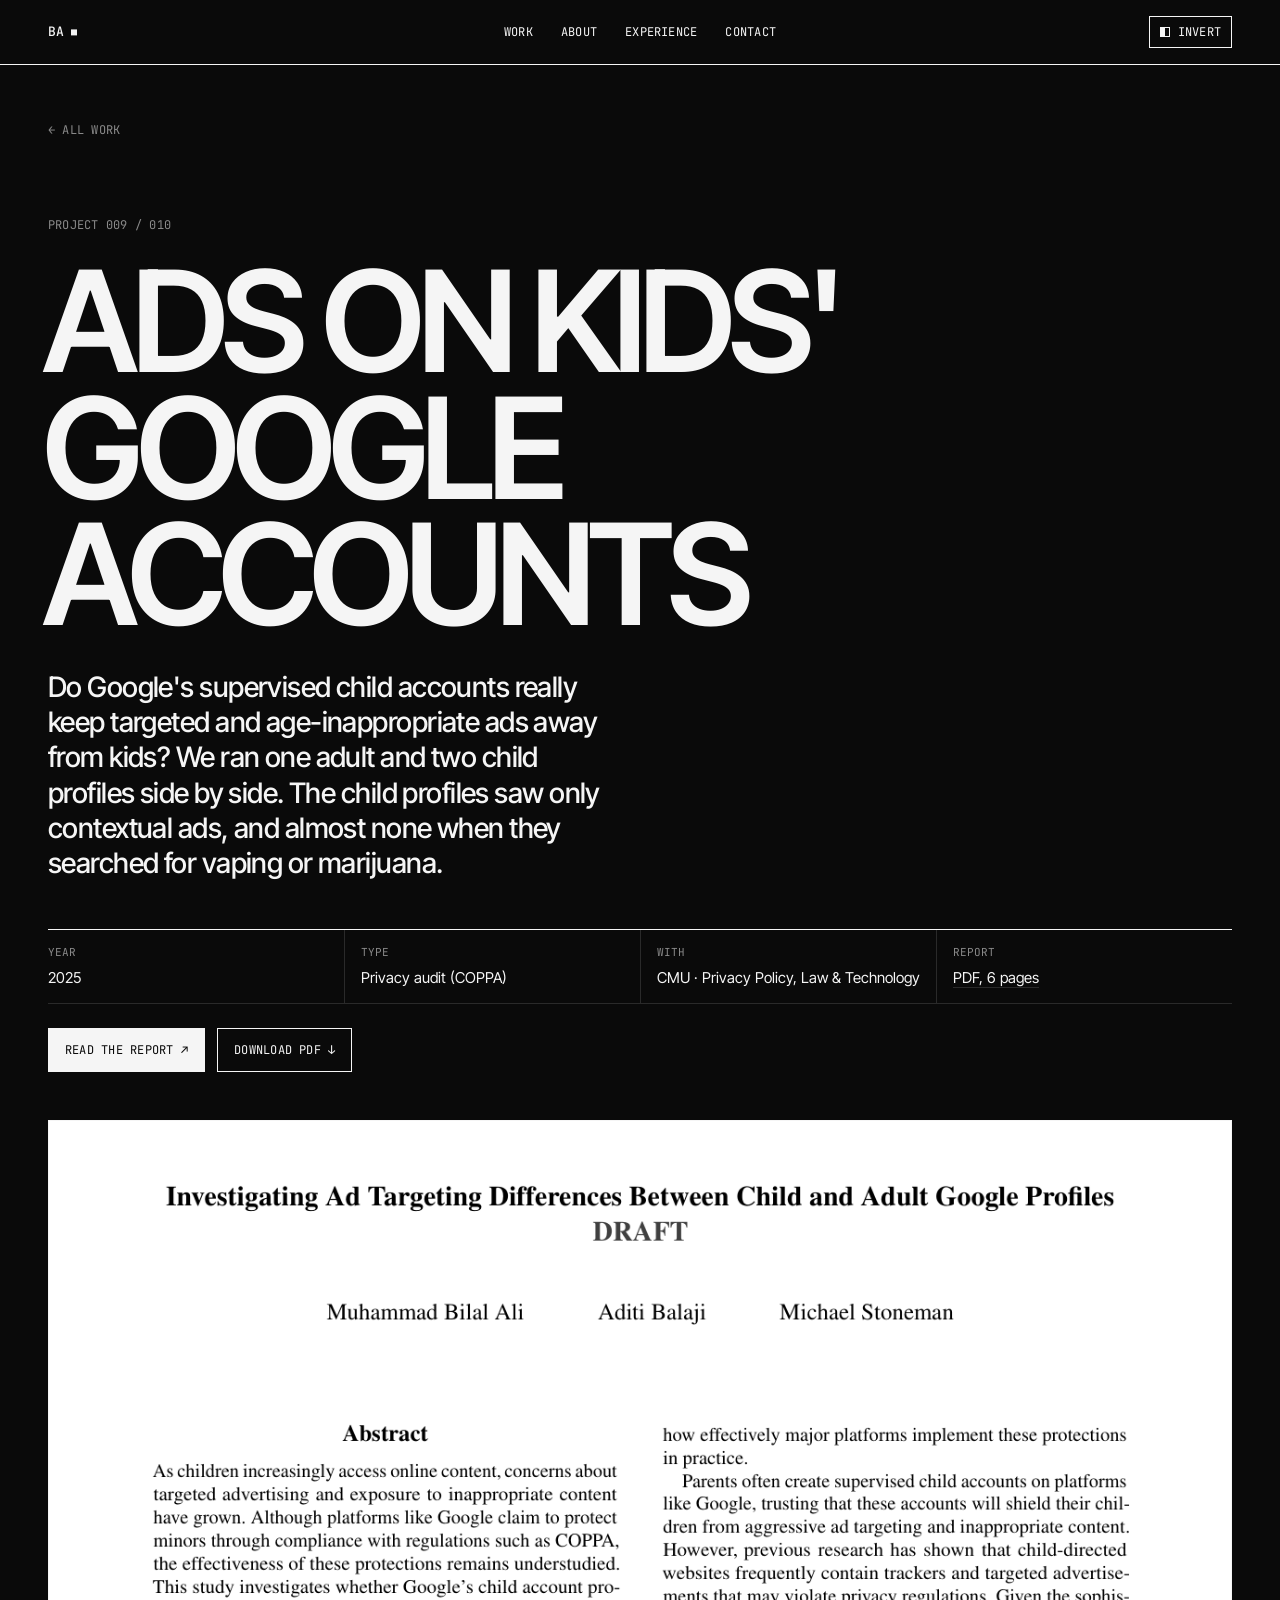
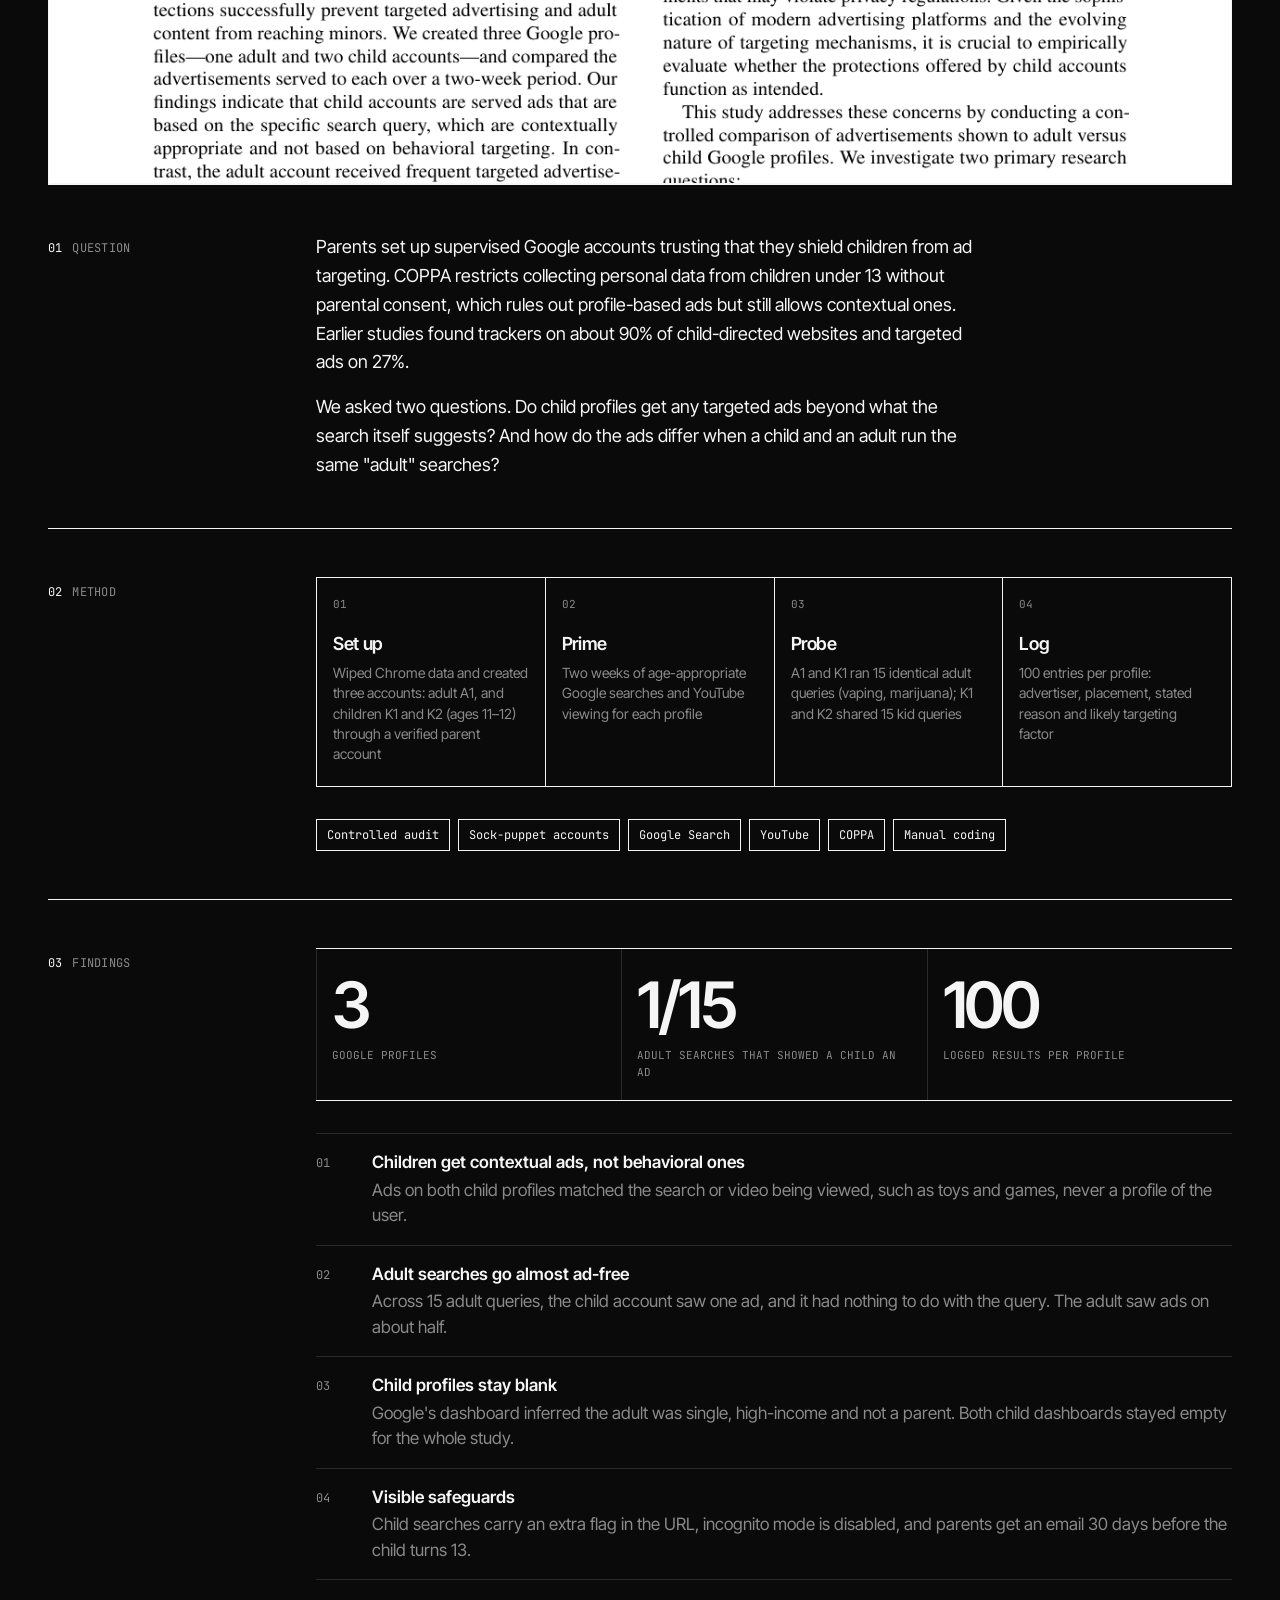
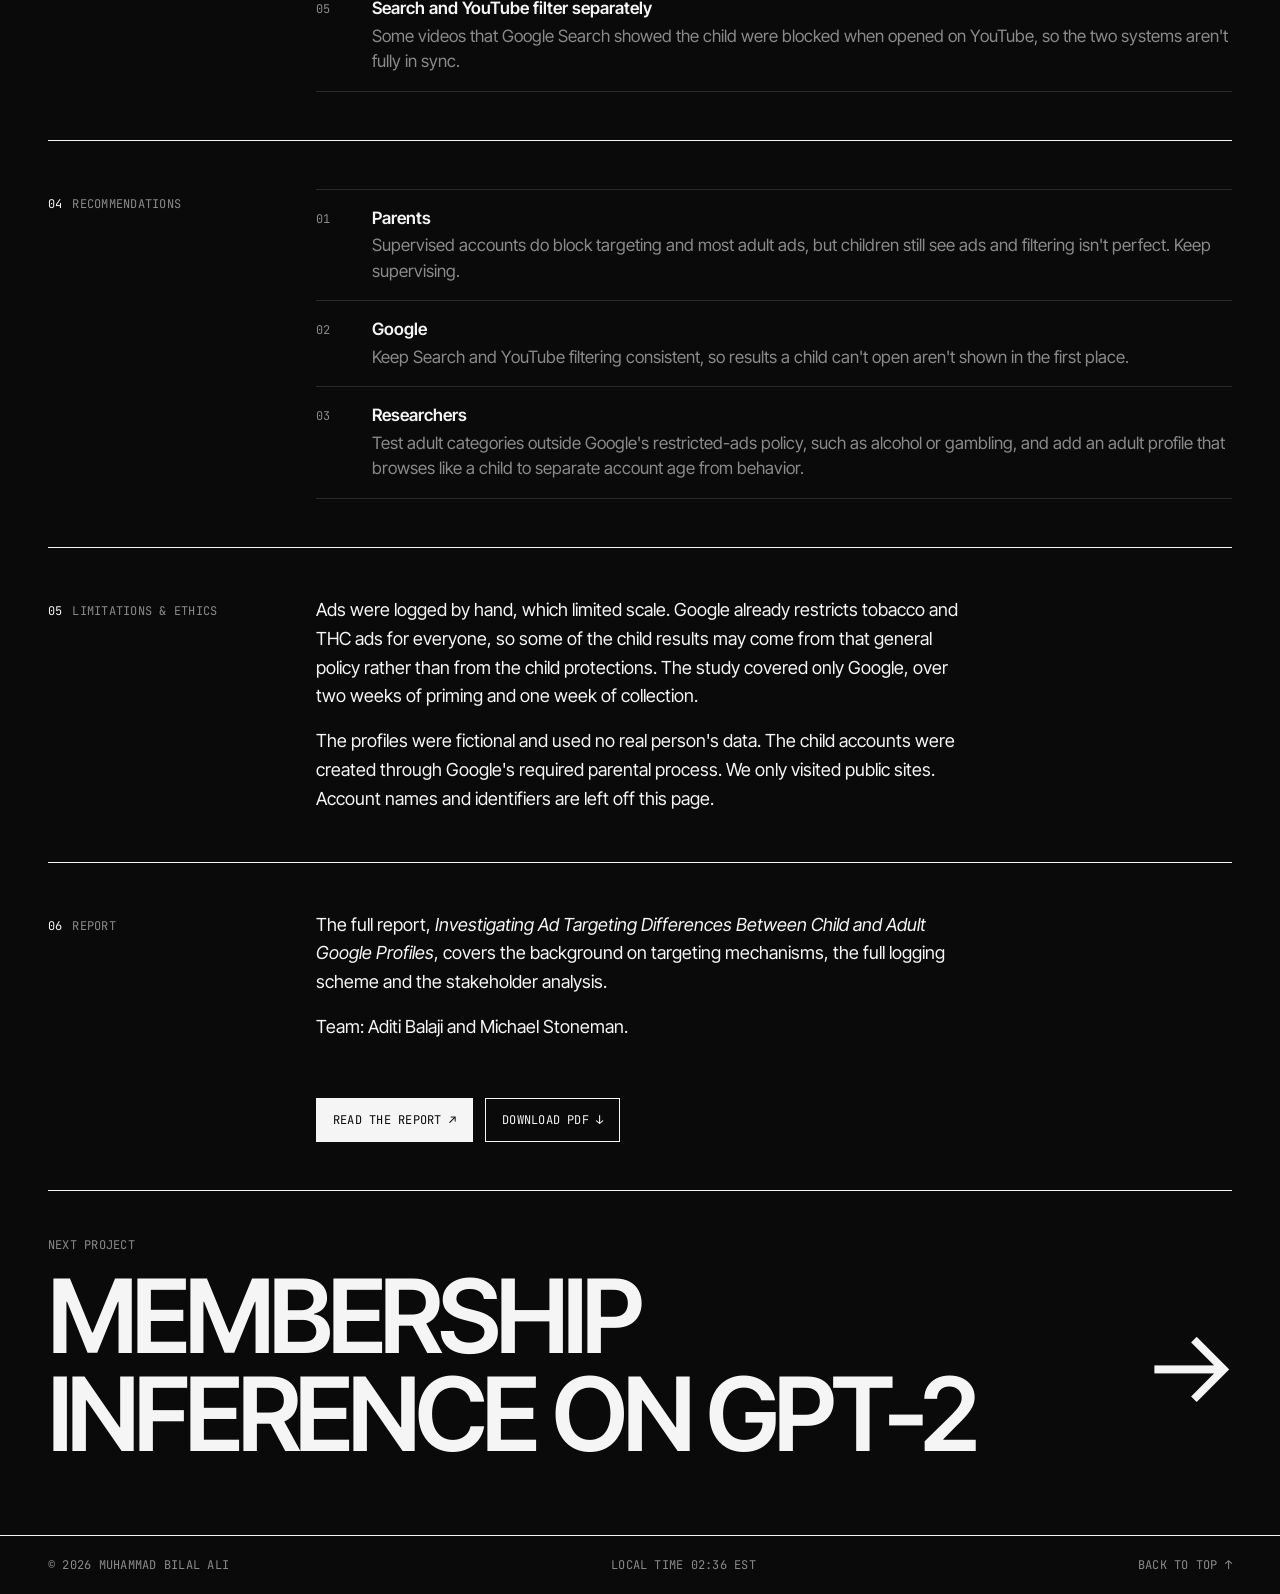
==== projects/child-ad-targeting.html @ 0aa9680f "Add research pages with reports; split Work into Builds and Research" ====
<!doctype html>
<html lang="en">
<head>
  <meta charset="utf-8" />
  <meta name="viewport" content="width=device-width, initial-scale=1" />
  <title>Ads on Kids' Google Accounts — Bilal Ali</title>
  <meta name="description" content="An audit of whether Google's supervised child accounts prevent targeted and age-inappropriate ads, compared with an adult profile." />
  <link rel="icon" href="data:image/svg+xml,<svg xmlns='http://www.w3.org/2000/svg' viewBox='0 0 32 32'><rect width='32' height='32' fill='black'/><rect x='8' y='8' width='16' height='16' fill='white'/></svg>" />
  <link rel="preconnect" href="https://fonts.googleapis.com" />
  <link rel="preconnect" href="https://fonts.gstatic.com" crossorigin />
  <link href="https://fonts.googleapis.com/css2?family=Inter+Tight:wght@400;500;600;700&family=JetBrains+Mono:wght@400;500&display=swap" rel="stylesheet" />
  <link rel="stylesheet" href="../style.css" />
  <script>
    document.documentElement.classList.add("js");
    try { var t = localStorage.getItem("theme"); if (t) document.documentElement.setAttribute("data-theme", t); } catch (e) {}
  </script>
</head>
<body>
  <a class="skip" href="#main">Skip to content</a>

  <header class="site-header">
    <a href="../index.html" class="logo mono" aria-label="Home">BA<span class="logo-mark">■</span></a>
    <nav class="nav mono" aria-label="Primary">
      <a href="../index.html#work">Work</a>
      <a href="../index.html#about">About</a>
      <a href="../index.html#experience">Experience</a>
      <a href="../index.html#contact">Contact</a>
    </nav>
    <button class="theme-toggle mono" id="themeToggle" type="button" aria-label="Toggle color theme">
      <span class="swatch" aria-hidden="true"></span><span class="theme-label">Invert</span>
    </button>
  </header>

  <main id="main" class="project">
    <section class="p-hero">
      <a class="back mono" href="../index.html#work">← All work</a>
      <p class="eyebrow mono">Project 009 / 010</p>
      <h1 class="p-title">Ads on Kids' Google Accounts</h1>
      <p class="p-lede">
        Do Google's supervised child accounts really keep targeted and
        age-inappropriate ads away from kids? We ran one adult and two child
        profiles side by side. The child profiles saw only contextual ads, and
        almost none when they searched for vaping or marijuana.
      </p>

      <dl class="p-meta">
        <div><dt>Year</dt><dd>2025</dd></div>
        <div><dt>Type</dt><dd>Privacy audit (COPPA)</dd></div>
        <div><dt>With</dt><dd>CMU · Privacy Policy, Law &amp; Technology</dd></div>
        <div><dt>Report</dt><dd><a href="../assets/projects/child-ad-targeting/report.pdf" target="_blank" rel="noopener">PDF, 6 pages</a></dd></div>
      </dl>

      <div class="p-links mono">
        <a class="btn btn-solid" href="../assets/projects/child-ad-targeting/report.pdf" target="_blank" rel="noopener">Read the report ↗</a>
        <a class="btn" href="../assets/projects/child-ad-targeting/report.pdf" download="BilalAli_Child_Ad_Targeting_Report.pdf">Download PDF ↓</a>
      </div>
    </section>

    <section data-media-section>
      <figure class="media p-cover" data-media="../assets/projects/child-ad-targeting/cover">
        <div class="media-frame"></div>
      </figure>
    </section>

    <section class="p-block">
      <h2><span>01</span>Question</h2>
      <div class="prose">
        <p>
          Parents set up supervised Google accounts trusting that they shield
          children from ad targeting. COPPA restricts collecting personal data
          from children under 13 without parental consent, which rules out
          profile-based ads but still allows contextual ones. Earlier studies
          found trackers on about 90% of child-directed websites and targeted ads
          on 27%.
        </p>
        <p>
          We asked two questions. Do child profiles get any targeted ads beyond
          what the search itself suggests? And how do the ads differ when a child
          and an adult run the same "adult" searches?
        </p>
      </div>
    </section>

    <section class="p-block">
      <h2><span>02</span>Method</h2>
      <div>
        <ol class="pipeline">
          <li><span class="step">01</span><strong>Set up</strong><p>Wiped Chrome data and created three accounts: adult A1, and children K1 and K2 (ages 11–12) through a verified parent account</p></li>
          <li><span class="step">02</span><strong>Prime</strong><p>Two weeks of age-appropriate Google searches and YouTube viewing for each profile</p></li>
          <li><span class="step">03</span><strong>Probe</strong><p>A1 and K1 ran 15 identical adult queries (vaping, marijuana); K1 and K2 shared 15 kid queries</p></li>
          <li><span class="step">04</span><strong>Log</strong><p>100 entries per profile: advertiser, placement, stated reason and likely targeting factor</p></li>
        </ol>
        <ul class="chips">
          <li>Controlled audit</li><li>Sock-puppet accounts</li><li>Google Search</li><li>YouTube</li><li>COPPA</li><li>Manual coding</li>
        </ul>
      </div>
    </section>

    <section class="p-block">
      <h2><span>03</span>Findings</h2>
      <div>
        <div class="stats">
          <div><span class="stat-num">3</span><span class="stat-label">Google profiles</span></div>
          <div><span class="stat-num">1/15</span><span class="stat-label">Adult searches that showed a child an ad</span></div>
          <div><span class="stat-num">100</span><span class="stat-label">Logged results per profile</span></div>
        </div>
        <ul class="p-list">
          <li><div><strong>Children get contextual ads, not behavioral ones</strong><p>Ads on both child profiles matched the search or video being viewed, such as toys and games, never a profile of the user.</p></div></li>
          <li><div><strong>Adult searches go almost ad-free</strong><p>Across 15 adult queries, the child account saw one ad, and it had nothing to do with the query. The adult saw ads on about half.</p></div></li>
          <li><div><strong>Child profiles stay blank</strong><p>Google's dashboard inferred the adult was single, high-income and not a parent. Both child dashboards stayed empty for the whole study.</p></div></li>
          <li><div><strong>Visible safeguards</strong><p>Child searches carry an extra flag in the URL, incognito mode is disabled, and parents get an email 30 days before the child turns 13.</p></div></li>
          <li><div><strong>Search and YouTube filter separately</strong><p>Some videos that Google Search showed the child were blocked when opened on YouTube, so the two systems aren't fully in sync.</p></div></li>
        </ul>
      </div>
    </section>

    <section class="p-block">
      <h2><span>04</span>Recommendations</h2>
      <ul class="p-list">
        <li><div><strong>Parents</strong><p>Supervised accounts do block targeting and most adult ads, but children still see ads and filtering isn't perfect. Keep supervising.</p></div></li>
        <li><div><strong>Google</strong><p>Keep Search and YouTube filtering consistent, so results a child can't open aren't shown in the first place.</p></div></li>
        <li><div><strong>Researchers</strong><p>Test adult categories outside Google's restricted-ads policy, such as alcohol or gambling, and add an adult profile that browses like a child to separate account age from behavior.</p></div></li>
      </ul>
    </section>

    <section class="p-block">
      <h2><span>05</span>Limitations &amp; ethics</h2>
      <div class="prose">
        <p>
          Ads were logged by hand, which limited scale. Google already restricts
          tobacco and THC ads for everyone, so some of the child results may come
          from that general policy rather than from the child protections. The
          study covered only Google, over two weeks of priming and one week of
          collection.
        </p>
        <p>
          The profiles were fictional and used no real person's data. The child
          accounts were created through Google's required parental process. We
          only visited public sites. Account names and identifiers are left off
          this page.
        </p>
      </div>
    </section>

    <section class="p-block">
      <h2><span>06</span>Report</h2>
      <div>
        <div class="prose">
          <p>
            The full report, <em>Investigating Ad Targeting Differences Between
            Child and Adult Google Profiles</em>, covers the background on
            targeting mechanisms, the full logging scheme and the stakeholder
            analysis.
          </p>
          <p>Team: Aditi Balaji and Michael Stoneman.</p>
        </div>
        <div class="p-links mono">
          <a class="btn btn-solid" href="../assets/projects/child-ad-targeting/report.pdf" target="_blank" rel="noopener">Read the report ↗</a>
          <a class="btn" href="../assets/projects/child-ad-targeting/report.pdf" download="BilalAli_Child_Ad_Targeting_Report.pdf">Download PDF ↓</a>
        </div>
      </div>
    </section>

    <a class="p-next" href="membership-inference.html">
      <span class="mono">Next project</span>
      <span class="p-next-title"><span>Membership Inference on GPT-2</span><span aria-hidden="true">→</span></span>
    </a>
  </main>

  <footer class="site-footer mono">
    <span>© <span id="yearFoot">2026</span> Muhammad Bilal Ali</span>
    <span>Local time <span id="clock">--:--</span></span>
    <a href="#main">Back to top ↑</a>
  </footer>

  <script src="../script.js"></script>
</body>
</html>
---- style.css ----
/* =========================================================
   Theme tokens — pure black & white, with one grey for meta.
   ========================================================= */
:root {
  /* Dark is the default theme */
  --bg: #0a0a0a;
  --fg: #f5f5f5;
  --muted: #8a8a8a;
  --line: #f5f5f5;
  --line-soft: #2a2a2a;

  --sans: "Inter Tight", "Helvetica Neue", Helvetica, Arial, sans-serif;
  --mono: "JetBrains Mono", ui-monospace, SFMono-Regular, Menlo, Consolas, monospace;

  --gutter: clamp(16px, 4vw, 48px);
  --max: 1440px;
  color-scheme: dark;
}

/* Light theme, via the Invert button */
:root[data-theme="light"] {
  --bg: #ffffff;
  --fg: #0a0a0a;
  --muted: #6e6e6e;
  --line: #0a0a0a;
  --line-soft: #d9d9d9;
  color-scheme: light;
}

/* =========================================================
   Base
   ========================================================= */
*,
*::before,
*::after { box-sizing: border-box; }

html { scroll-behavior: smooth; -webkit-text-size-adjust: 100%; }

body {
  margin: 0;
  background: var(--bg);
  color: var(--fg);
  font-family: var(--sans);
  font-size: 17px;
  line-height: 1.5;
  -webkit-font-smoothing: antialiased;
  transition: background-color .35s ease, color .35s ease;
  overflow-x: hidden;
}

::selection { background: var(--fg); color: var(--bg); }

a { color: inherit; text-decoration: none; }
h1, h2, h3, p { margin: 0; }
ul, ol { list-style: none; margin: 0; padding: 0; }
button { font: inherit; color: inherit; background: none; border: 0; cursor: pointer; }

.mono {
  font-family: var(--mono);
  font-size: 12px;
  letter-spacing: .02em;
  text-transform: uppercase;
}

:focus-visible { outline: 2px solid var(--fg); outline-offset: 3px; }

.skip {
  position: absolute; left: -9999px; top: 0;
  background: var(--fg); color: var(--bg); padding: 8px 12px; z-index: 100;
}
.skip:focus { left: 8px; top: 8px; }

/* =========================================================
   Header
   ========================================================= */
.site-header {
  position: sticky; top: 0; z-index: 50;
  display: grid;
  grid-template-columns: 1fr auto 1fr;
  align-items: center;
  gap: 16px;
  padding: 16px var(--gutter);
  background: var(--bg);
  border-bottom: 1px solid var(--line);
  transition: background-color .35s ease;
}

.logo { font-weight: 500; font-size: 13px; display: inline-flex; align-items: center; gap: 6px; }
.logo-mark { font-size: 10px; display: inline-block; transition: transform .5s cubic-bezier(.7,0,.2,1); }
.logo:hover .logo-mark { transform: rotate(90deg); }

.nav { display: flex; gap: 28px; }
.nav a { position: relative; padding: 2px 0; }
.nav a::after {
  content: ""; position: absolute; left: 0; bottom: -2px;
  width: 100%; height: 1px; background: currentColor;
  transform: scaleX(0); transform-origin: right;
  transition: transform .3s ease;
}
.nav a:hover::after { transform: scaleX(1); transform-origin: left; }

.theme-toggle {
  justify-self: end;
  display: inline-flex; align-items: center; gap: 8px;
  padding: 6px 10px;
  border: 1px solid var(--line);
  transition: background-color .2s, color .2s;
}
.theme-toggle:hover { background: var(--fg); color: var(--bg); }
.swatch {
  width: 10px; height: 10px; border: 1px solid currentColor;
  background: linear-gradient(90deg, currentColor 50%, transparent 50%);
}

/* =========================================================
   Layout helpers
   ========================================================= */
.hero,
.section {
  max-width: var(--max);
  margin: 0 auto;
  padding-left: var(--gutter);
  padding-right: var(--gutter);
}

/* =========================================================
   Hero
   ========================================================= */
.hero { padding-top: clamp(48px, 8vw, 112px); padding-bottom: clamp(56px, 8vw, 120px); }

.eyebrow { color: var(--muted); margin-bottom: 24px; }

.hero-name {
  font-weight: 600;
  font-size: clamp(64px, 17vw, 260px);
  line-height: .86;
  letter-spacing: -.055em;
  text-transform: uppercase;
  margin-left: -.04em;
}
.hero-name .line { display: block; }

.cursor {
  font-weight: 400;
  animation: blink 1.1s steps(1) infinite;
}
@keyframes blink { 50% { opacity: 0; } }

.hero-grid {
  display: grid;
  grid-template-columns: 1.4fr 1fr;
  gap: 48px;
  margin-top: clamp(40px, 6vw, 80px);
  padding-top: 24px;
  border-top: 1px solid var(--line);
}

.hero-statement {
  font-size: clamp(22px, 2.6vw, 36px);
  line-height: 1.15;
  letter-spacing: -.02em;
  max-width: 22ch;
  font-weight: 500;
}

.hero-meta { display: grid; gap: 0; align-content: start; }
.hero-meta div {
  display: grid; grid-template-columns: 110px 1fr;
  padding: 10px 0;
  border-bottom: 1px solid var(--line-soft);
}
.hero-meta div:first-child { padding-top: 0; }
.hero-meta dt { color: var(--muted); }
.hero-meta dd { margin: 0; display: inline-flex; align-items: center; gap: 8px; }

.dot {
  width: 7px; height: 7px; border-radius: 50%; background: var(--fg);
  animation: pulse 2s ease-in-out infinite;
}
@keyframes pulse { 50% { opacity: .2; } }

/* =========================================================
   Sections
   ========================================================= */
.section { padding-top: clamp(64px, 9vw, 128px); padding-bottom: clamp(24px, 3vw, 40px); }

.section-head {
  display: flex; align-items: baseline; gap: 20px;
  padding-bottom: 16px;
  border-bottom: 1px solid var(--line);
}
.section-head h2 {
  font-size: clamp(32px, 5vw, 64px);
  font-weight: 600;
  letter-spacing: -.04em;
  line-height: 1;
}
.section-index { color: var(--muted); min-width: 24px; }
.section-count { color: var(--muted); margin-left: auto; }

/* ---------- Work list ---------- */
.work-row {
  display: grid;
  grid-template-columns: 56px minmax(160px, 1.1fr) 2fr 160px 56px 32px;
  align-items: center;
  gap: 24px;
  padding: 26px 12px;
  margin: 0 -12px;
  border-bottom: 1px solid var(--line-soft);
  position: relative;
  isolation: isolate;
  transition: color .25s ease;
}
.work-row::before {
  content: ""; position: absolute; inset: 0; z-index: -1;
  background: var(--fg);
  transform: scaleY(0); transform-origin: bottom;
  transition: transform .35s cubic-bezier(.7,0,.2,1);
}
.work-row:hover,
.work-row:focus-visible { color: var(--bg); }
.work-row:hover::before,
.work-row:focus-visible::before { transform: scaleY(1); transform-origin: top; }
.work-row:hover .w-idx,
.work-row:hover .w-tags,
.work-row:hover .w-year,
.work-row:hover .w-desc { color: var(--bg); }

.w-idx, .w-tags, .w-year { color: var(--muted); transition: color .25s ease; }
.w-title { font-size: clamp(22px, 2.4vw, 32px); font-weight: 600; letter-spacing: -.03em; line-height: 1.1; }
.w-desc { color: var(--muted); font-size: 15px; transition: color .25s ease; }
.w-year { text-align: right; }
.w-arrow {
  font-size: 22px; text-align: right;
  transition: transform .35s cubic-bezier(.7,0,.2,1);
}
.work-row:hover .w-arrow { transform: translate(3px, -3px) rotate(0deg); }

/* ---------- About ---------- */
.about-grid {
  display: grid;
  grid-template-columns: 1fr 1fr;
  gap: 48px 64px;
  padding-top: 40px;
}
.about-lead {
  font-size: clamp(26px, 3.2vw, 44px);
  line-height: 1.1;
  letter-spacing: -.03em;
  font-weight: 500;
}
.about-body { display: grid; gap: 16px; max-width: 58ch; color: var(--fg); }
.about-body p + p { color: var(--muted); }

.skills { grid-column: 1 / -1; border-top: 1px solid var(--line-soft); padding-top: 24px; }
.skills h3 { color: var(--muted); font-weight: 400; margin-bottom: 16px; }
.skill-cols { display: grid; grid-template-columns: repeat(4, 1fr); gap: 24px; text-transform: none; font-size: 13px; line-height: 1.7; }
.skill-cols span { display: block; text-transform: uppercase; color: var(--muted); font-size: 11px; margin-bottom: 6px; }

/* ---------- Experience ---------- */
.exp-row {
  display: grid;
  grid-template-columns: 180px 1fr 140px;
  gap: 24px;
  padding: 28px 0;
  border-bottom: 1px solid var(--line-soft);
}
.exp-date, .exp-type { color: var(--muted); padding-top: 6px; }
.exp-type { text-align: right; }
.exp-main h3 { font-size: clamp(20px, 2vw, 26px); font-weight: 600; letter-spacing: -.02em; margin-bottom: 6px; }
.exp-main .at { font-weight: 400; color: var(--muted); }
.exp-main p { color: var(--muted); max-width: 60ch; }
.exp-main .exp-tags { margin-top: 12px; font-size: 11px; }
.exp-points { display: grid; gap: 8px; max-width: 68ch; color: var(--muted); }
.exp-points li { position: relative; padding-left: 20px; }
.exp-points li::before { content: "—"; position: absolute; left: 0; color: var(--fg); }

.exp-group { color: var(--muted); font-weight: 400; margin: 40px 0 0; padding-bottom: 12px; border-bottom: 1px solid var(--line-soft); }
.exp-group:first-of-type { margin-top: 24px; }

.resume-link {
  display: inline-block; margin-top: 32px;
  padding: 12px 16px;
  border: 1px solid var(--line);
  transition: background-color .2s, color .2s;
}
.resume-link:hover { background: var(--fg); color: var(--bg); }

/* ---------- Contact ---------- */
.contact { padding-bottom: clamp(64px, 8vw, 120px); }
.contact-kicker { color: var(--muted); margin-top: 48px; }

.contact-big {
  display: flex; align-items: center; justify-content: space-between; gap: 24px;
  font-size: clamp(56px, 13vw, 200px);
  font-weight: 600;
  letter-spacing: -.055em;
  line-height: .95;
  padding: 8px 0 20px;
  border-bottom: 1px solid var(--line);
}
.contact-arrow {
  font-weight: 400;
  transition: transform .45s cubic-bezier(.7,0,.2,1);
}
.contact-big:hover .contact-arrow { transform: translateX(-.15em) rotate(-45deg); }
.contact-big span:first-child {
  background: linear-gradient(currentColor, currentColor) left bottom / 0 3px no-repeat;
  transition: background-size .45s cubic-bezier(.7,0,.2,1);
}
.contact-big:hover span:first-child { background-size: 100% 3px; }

.contact-email {
  display: flex; align-items: center; gap: 12px;
  margin-top: 20px; text-transform: none; font-size: 14px;
}
.copy-btn {
  padding: 4px 8px; border: 1px solid var(--line); font-size: 11px;
  transition: background-color .2s, color .2s;
}
.copy-btn:hover { background: var(--fg); color: var(--bg); }

.socials { display: flex; flex-wrap: wrap; gap: 12px 32px; margin-top: 40px; }
.socials a { border-bottom: 1px solid var(--line-soft); padding-bottom: 2px; transition: border-color .2s; }
.socials a:hover { border-color: var(--fg); }

/* =========================================================
   Footer
   ========================================================= */
.site-footer {
  display: flex; justify-content: space-between; gap: 16px; flex-wrap: wrap;
  padding: 20px var(--gutter);
  border-top: 1px solid var(--line);
  color: var(--muted);
}
.site-footer a:hover { color: var(--fg); }

/* =========================================================
   Scroll reveal
   ========================================================= */
.js .reveal { opacity: 0; transform: translateY(16px); transition: opacity .7s ease, transform .7s cubic-bezier(.2,.7,.2,1); }
.js .reveal.in { opacity: 1; transform: none; }

@media (prefers-reduced-motion: reduce) {
  html { scroll-behavior: auto; }
  *, *::before, *::after { animation: none !important; transition: none !important; }
  .js .reveal { opacity: 1; transform: none; }
}

/* =========================================================
   Responsive
   ========================================================= */
@media (max-width: 960px) {
  .skill-cols { grid-template-columns: repeat(2, 1fr); }
  .work-row { grid-template-columns: 40px 1fr auto 24px; gap: 8px 16px; }
  .w-desc { grid-column: 2 / -1; grid-row: 2; font-size: 14px; }
  .w-tags { grid-column: 2 / -1; grid-row: 3; }
  .w-year { grid-column: 3; grid-row: 1; }
  .w-arrow { grid-column: 4; grid-row: 1; }

  .exp-row { grid-template-columns: 1fr auto; gap: 8px 16px; }
  .exp-date { grid-row: 1; grid-column: 1; padding-top: 0; }
  .exp-type { grid-row: 1; grid-column: 2; padding-top: 0; }
  .exp-main { grid-column: 1 / -1; }
}

@media (max-width: 720px) {
  body { font-size: 16px; }
  .site-header { grid-template-columns: auto 1fr auto; }
  .nav { justify-content: center; gap: 14px; font-size: 11px; }
  .theme-label { display: none; }

  .hero-grid,
  .about-grid { grid-template-columns: 1fr; gap: 32px; }
  .hero-meta div { grid-template-columns: 96px 1fr; }
  .skill-cols { grid-template-columns: 1fr; gap: 16px; }

  .work-row { padding: 20px 8px; margin: 0 -8px; }
  .contact-big { font-size: clamp(44px, 15vw, 96px); }
}

@media (max-width: 420px) {
  .nav a:nth-child(3) { display: none; } /* drop "Experience" on very small screens */
}

/* =========================================================
   Shared buttons
   ========================================================= */
.btn {
  display: inline-flex; align-items: center; gap: 8px;
  padding: 12px 16px;
  border: 1px solid var(--line);
  transition: background-color .2s, color .2s;
}
.btn:hover { background: var(--fg); color: var(--bg); }
.btn-solid { background: var(--fg); color: var(--bg); }
.btn-solid:hover { background: var(--bg); color: var(--fg); }

/* =========================================================
   Project pages
   ========================================================= */
.project { max-width: var(--max); margin: 0 auto; padding: 0 var(--gutter); }

.p-hero { padding-top: clamp(28px, 4vw, 56px); padding-bottom: 40px; }
.back { display: inline-block; color: var(--muted); margin-bottom: clamp(40px, 6vw, 80px); transition: color .2s; }
.back:hover { color: var(--fg); }

.p-title {
  font-size: clamp(48px, 11vw, 168px);
  font-weight: 600;
  letter-spacing: -.055em;
  line-height: .9;
  text-transform: uppercase;
  margin-left: -.04em;
  overflow-wrap: anywhere;
}
.p-lede {
  margin-top: 32px;
  max-width: 34ch;
  font-size: clamp(20px, 2.2vw, 30px);
  line-height: 1.25;
  letter-spacing: -.02em;
  font-weight: 500;
}

.p-meta {
  display: grid;
  grid-template-columns: repeat(4, 1fr);
  margin: 48px 0 0;
  border-top: 1px solid var(--line);
  border-bottom: 1px solid var(--line-soft);
}
.p-meta div { padding: 14px 16px; border-left: 1px solid var(--line-soft); }
.p-meta div:first-child { padding-left: 0; border-left: 0; }
.p-meta dt { font-family: var(--mono); font-size: 11px; text-transform: uppercase; color: var(--muted); margin-bottom: 6px; }
.p-meta dd { margin: 0; font-size: 15px; }
.p-meta a { border-bottom: 1px solid var(--line-soft); }
.p-meta a:hover { border-color: var(--fg); }

.p-links { display: flex; flex-wrap: wrap; gap: 12px; margin-top: 24px; }

/* ---------- Content blocks ---------- */
.p-block {
  display: grid;
  grid-template-columns: 220px minmax(0, 1fr);
  gap: 24px 48px;
  padding: 48px 0;
  border-top: 1px solid var(--line);
}
.p-block > h2 {
  font-family: var(--mono); font-size: 12px; font-weight: 400;
  text-transform: uppercase; letter-spacing: .02em; color: var(--muted);
  padding-top: 6px;
}
.p-block > h2 span { color: var(--fg); margin-right: 10px; }
.p-block > div:not(.prose) { display: grid; gap: 32px; align-content: start; }

.prose { font-size: 18px; line-height: 1.6; max-width: 66ch; }
.prose p + p { margin-top: 16px; }
.prose code, .p-list code, .tbl code {
  font-family: var(--mono); font-size: .85em;
  padding: 1px 5px; border: 1px solid var(--line-soft);
}

.p-list { counter-reset: item; border-top: 1px solid var(--line-soft); }
.p-list li {
  counter-increment: item;
  display: grid; grid-template-columns: 48px 1fr; gap: 8px;
  padding: 16px 0;
  border-bottom: 1px solid var(--line-soft);
}
.p-list li::before { content: counter(item, decimal-leading-zero); font-family: var(--mono); font-size: 12px; color: var(--muted); padding-top: 4px; }
.p-list strong { font-weight: 600; }
.p-list p { color: var(--muted); margin-top: 2px; }

/* Pipeline: numbered steps divided by hairlines */
.pipeline {
  display: grid;
  grid-template-columns: repeat(auto-fit, minmax(150px, 1fr));
  border-top: 1px solid var(--line);
  border-left: 1px solid var(--line);
}
.pipeline li { padding: 18px 16px 22px; border-right: 1px solid var(--line); border-bottom: 1px solid var(--line); }
.pipeline .step { display: block; font-family: var(--mono); font-size: 11px; color: var(--muted); margin-bottom: 18px; }
.pipeline strong { display: block; font-size: 18px; font-weight: 600; letter-spacing: -.02em; margin-bottom: 6px; }
.pipeline p { font-size: 14px; color: var(--muted); line-height: 1.45; }

/* Stats strip */
.stats {
  display: grid;
  grid-template-columns: repeat(auto-fit, minmax(160px, 1fr));
  border-top: 1px solid var(--line);
}
.stats div { padding: 24px 16px 20px; border-bottom: 1px solid var(--line); box-shadow: inset 1px 0 0 var(--line-soft); }
.stat-num { display: block; font-size: clamp(40px, 5vw, 72px); font-weight: 600; letter-spacing: -.05em; line-height: 1; }
.stat-label { display: block; margin-top: 10px; font-family: var(--mono); font-size: 11px; text-transform: uppercase; color: var(--muted); }

/* Tables */
.tbl-wrap { overflow-x: auto; }
.tbl { width: 100%; border-collapse: collapse; font-size: 15px; }
.tbl th {
  font-family: var(--mono); font-size: 11px; font-weight: 400; text-transform: uppercase;
  color: var(--muted); text-align: left; padding: 0 16px 10px 0;
  border-bottom: 1px solid var(--line);
}
.tbl td { padding: 14px 16px 14px 0; border-bottom: 1px solid var(--line-soft); vertical-align: top; }
.tbl td:first-child { font-family: var(--mono); font-size: 13px; white-space: nowrap; }

.status { font-family: var(--mono); font-size: 11px; text-transform: uppercase; white-space: nowrap; }
.status::before { margin-right: 8px; }
.status.done::before { content: "■"; }
.status.wip::before { content: "◧"; }
.status.todo { color: var(--muted); }
.status.todo::before { content: "□"; }

/* Layer stack (architecture) */
.layers { border: 1px solid var(--line); }
.layers li {
  display: flex; justify-content: space-between; gap: 16px; flex-wrap: wrap;
  padding: 16px;
  border-bottom: 1px solid var(--line);
}
.layers li:last-child { border-bottom: 0; background: var(--fg); color: var(--bg); }
.layers li:last-child span { color: inherit; opacity: .7; }
.layers strong { font-weight: 600; font-size: 17px; }
.layers span { font-family: var(--mono); font-size: 12px; color: var(--muted); }

/* Tech chips */
.chips { display: flex; flex-wrap: wrap; gap: 8px; }
.chips li { font-family: var(--mono); font-size: 12px; padding: 6px 10px; border: 1px solid var(--line); }

/* Code */
.code {
  margin: 0;
  padding: 20px;
  overflow-x: auto;
  font-family: var(--mono); font-size: 13px; line-height: 1.6;
  border: 1px solid var(--line);
  background: var(--fg); color: var(--bg);
}

/* ---------- Media ---------- */
.media { margin: 0; }
.media-frame img,
.media-frame video,
.media-frame iframe { display: block; width: 100%; height: auto; border: 1px solid var(--line); background: var(--line-soft); }
.media-frame iframe { aspect-ratio: 16 / 9; }
.media-frame img { cursor: zoom-in; }
.media figcaption { display: flex; gap: 12px; margin-top: 10px; font-family: var(--mono); font-size: 11px; text-transform: uppercase; color: var(--muted); }
.media figcaption::before { content: attr(data-n); color: var(--fg); }

/* Loading + empty (empty only shows in local preview) */
.media:not(.media-ready) .media-frame { aspect-ratio: 16 / 9; border: 1px solid var(--line-soft); }
.media-empty .media-frame {
  display: grid; place-items: center; text-align: center; padding: 24px;
  border: 1px dashed var(--muted);
  background: repeating-linear-gradient(-45deg, transparent 0 12px, var(--line-soft) 12px 13px);
  font-family: var(--mono); font-size: 12px; color: var(--muted); line-height: 1.7;
}
.media-empty .media-frame b { color: var(--fg); font-weight: 500; }

.p-cover { margin-top: 8px; }

/* Portrait media: centered, capped to the viewport instead of stretching full width */
.media-portrait .media-frame { display: flex; justify-content: center; }
.media-portrait .media-frame img,
.media-portrait .media-frame video { width: auto; max-width: 100%; max-height: min(65vh, 600px); }
.p-cover.media-portrait .media-frame {
  padding: clamp(16px, 3vw, 40px) 0;
  border-top: 1px solid var(--line);
  border-bottom: 1px solid var(--line);
  background: repeating-linear-gradient(-45deg, transparent 0 12px, var(--line-soft) 12px 13px);
}
.gallery-phone .media-portrait .media-frame img,
.gallery-phone .media-portrait .media-frame video { width: 100%; max-height: none; }
.gallery { display: grid; grid-template-columns: repeat(2, minmax(0, 1fr)); gap: 40px 24px; }
.gallery-phone { grid-template-columns: repeat(4, minmax(0, 1fr)); }
.gallery-phone .media:not(.media-ready) .media-frame { aspect-ratio: 9 / 19.5; }

/* Lightbox */
.lightbox { padding: 0; border: 0; background: transparent; max-width: 96vw; max-height: 96vh; }
.lightbox::backdrop { background: rgba(0, 0, 0, .92); }
.lightbox img { display: block; max-width: 96vw; max-height: 92vh; width: auto; height: auto; cursor: zoom-out; }

/* ---------- Next project ---------- */
.p-next { display: block; padding: 40px 0 72px; border-top: 1px solid var(--line); }
.p-next .mono { color: var(--muted); }
.p-next-title {
  display: flex; justify-content: space-between; align-items: center; gap: 24px;
  margin-top: 12px;
  font-size: clamp(40px, 8vw, 120px);
  font-weight: 600; letter-spacing: -.05em; line-height: .95;
  text-transform: uppercase;
}
.p-next-title span:first-child {
  background: linear-gradient(currentColor, currentColor) left bottom / 0 3px no-repeat;
  transition: background-size .45s cubic-bezier(.7,0,.2,1);
}
.p-next:hover .p-next-title span:first-child { background-size: 100% 3px; }
.p-next-title span:last-child { font-weight: 400; transition: transform .45s cubic-bezier(.7,0,.2,1); }
.p-next:hover .p-next-title span:last-child { transform: translateX(-.15em); }

@media (max-width: 960px) {
  .p-meta { grid-template-columns: repeat(2, 1fr); }
  .p-meta div:nth-child(3) { padding-left: 0; border-left: 0; }
  .p-meta div:nth-child(n+3) { border-top: 1px solid var(--line-soft); }
  .gallery-phone { grid-template-columns: repeat(2, minmax(0, 1fr)); }
}

@media (max-width: 720px) {
  .p-block { grid-template-columns: minmax(0, 1fr); gap: 20px; padding: 36px 0; }
  .p-meta dd { overflow-wrap: anywhere; }
  .site-header { gap: 10px; }
  .gallery { grid-template-columns: 1fr; gap: 32px; }
  .gallery-phone { grid-template-columns: repeat(2, minmax(0, 1fr)); gap: 24px 12px; }
  .prose { font-size: 17px; }
  .tbl td:first-child { white-space: normal; }
}
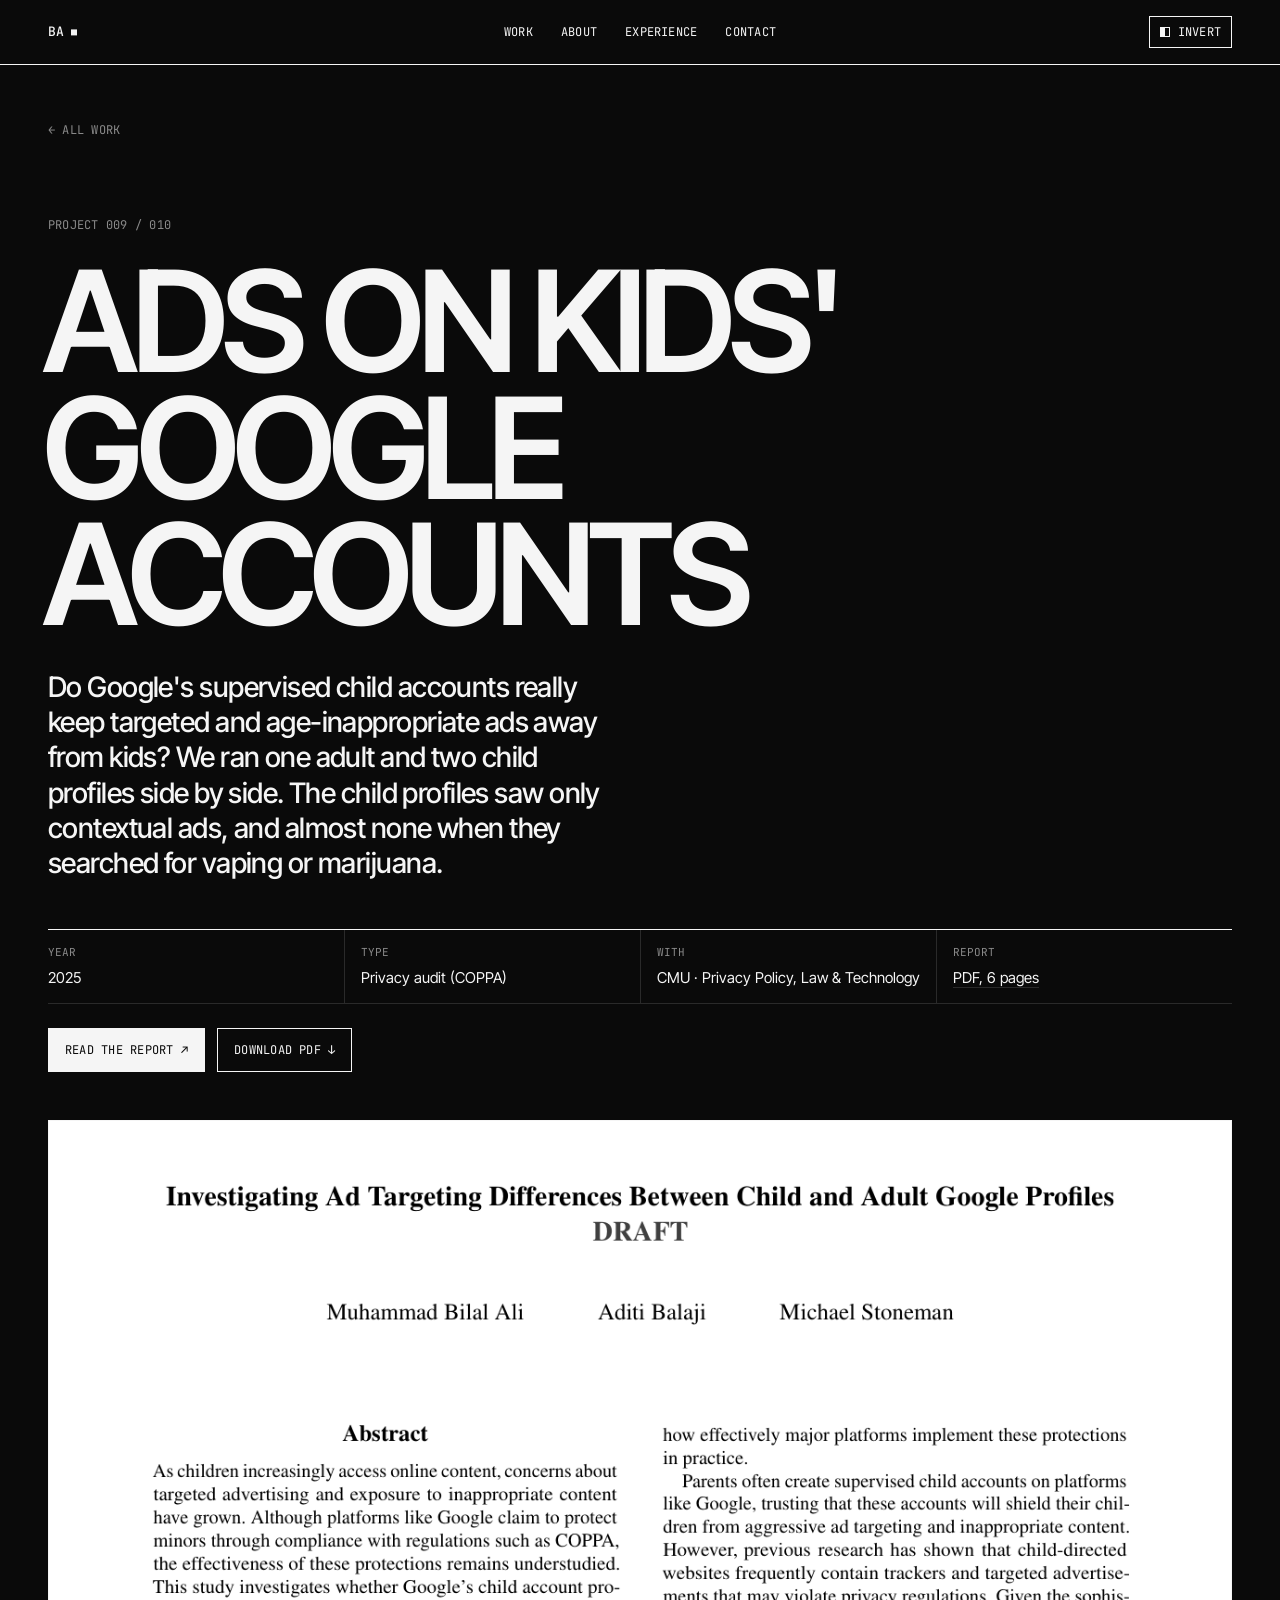
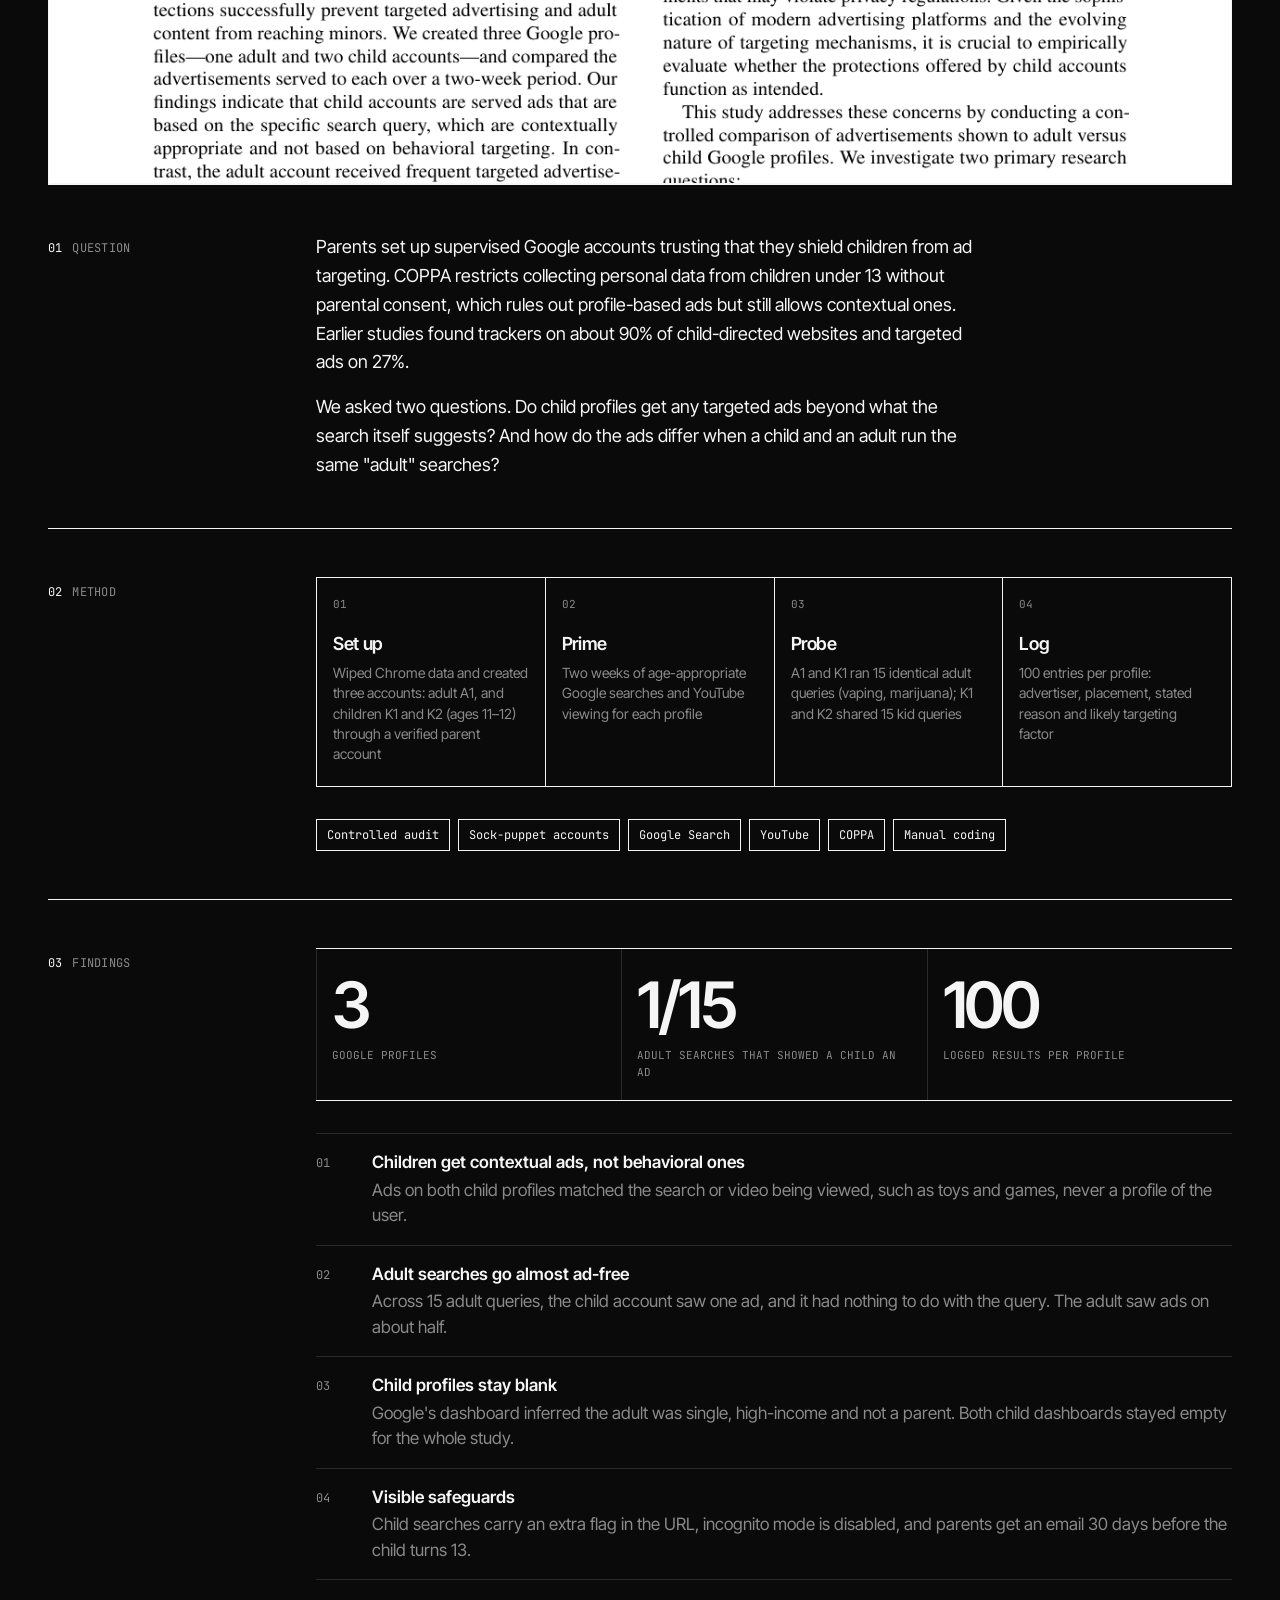
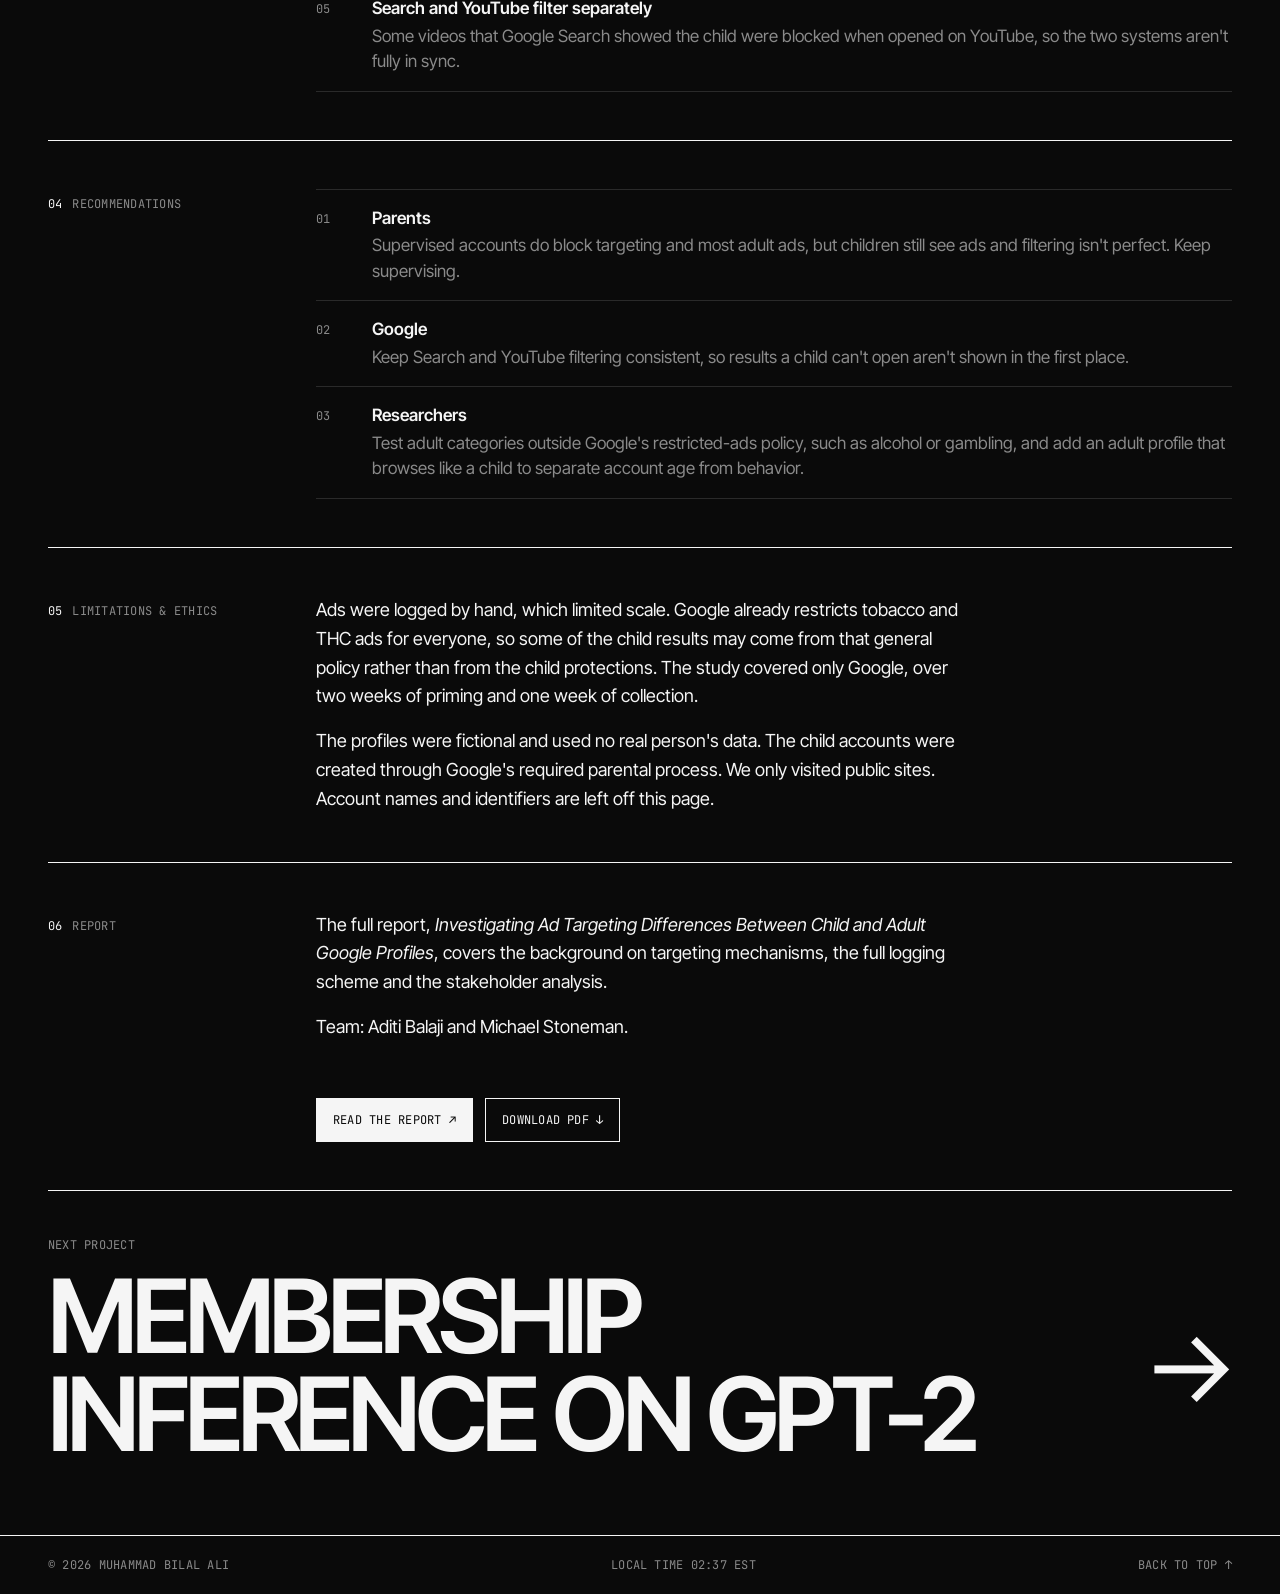
==== commit 185abb36: "Update AI privacy labels report" ====
--- a/projects/child-ad-targeting.html
+++ b/projects/child-ad-targeting.html
@@ -1,3 +1,4 @@
+
 <!doctype html>
 <html lang="en">
 <head>
